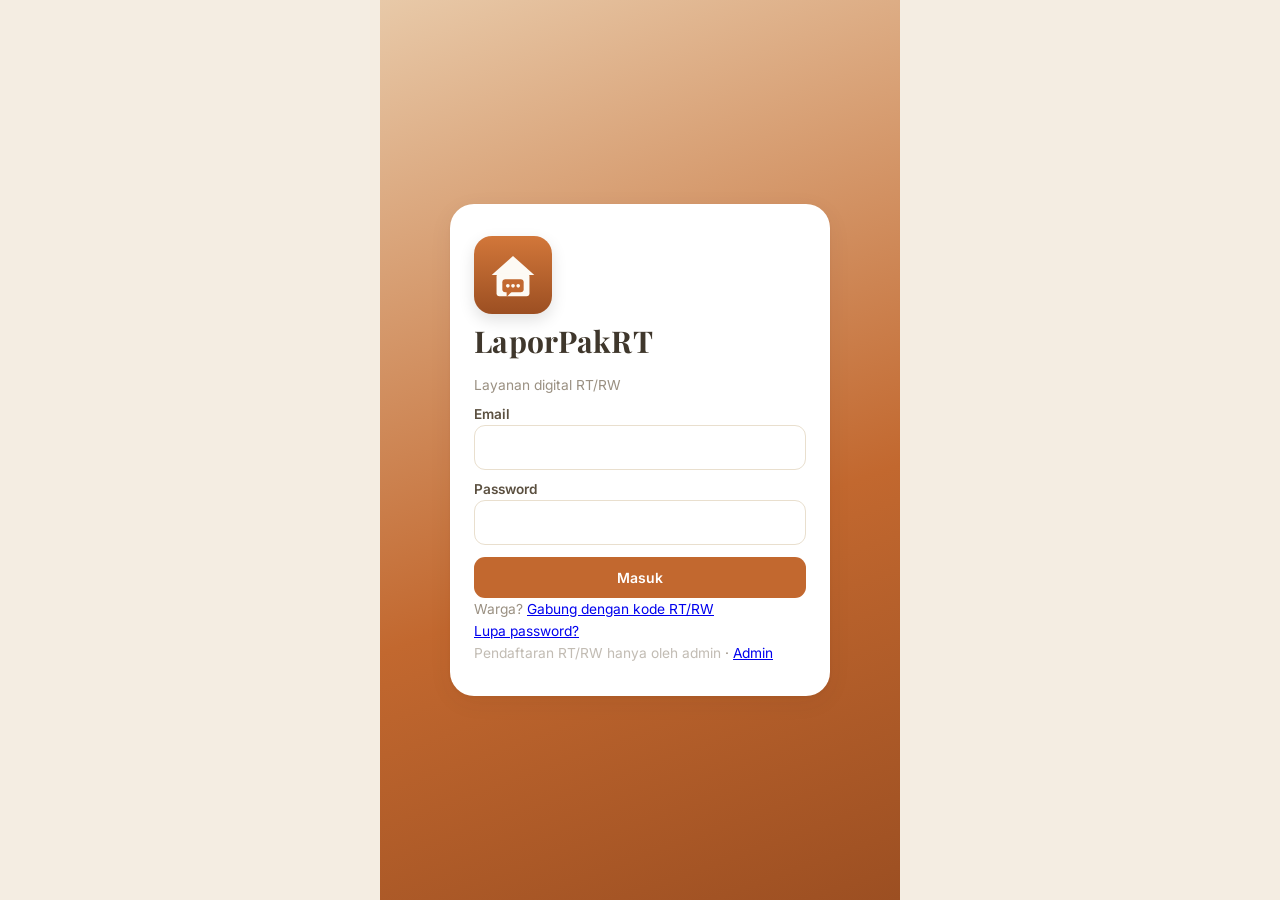
==== index.html @ 141ce30d "Pasang logo LaporPakRT (Opsi 1) sebagai icon app + logo login, sw v25" ====
<!DOCTYPE html>
<html lang="id">
<head>
  <meta charset="UTF-8" />
  <meta name="viewport" content="width=device-width, initial-scale=1.0, viewport-fit=cover" />
  <meta name="theme-color" content="#c2682f" />
  <meta name="description" content="LaporPakRT/RW - layanan digital RT/RW: lapor masalah, minta bantuan, pengumuman, data warga, jadwal ronda, polling, darurat, dan pengajuan surat." />
  <link rel="manifest" href="manifest.webmanifest" />
  <link rel="apple-touch-icon" href="icons/icon.svg" />
  <link rel="icon" type="image/svg+xml" href="icons/icon.svg" />
  <link rel="preconnect" href="https://fonts.googleapis.com" />
  <link rel="preconnect" href="https://fonts.gstatic.com" crossorigin />
  <link rel="stylesheet" href="https://fonts.googleapis.com/css2?family=Inter:wght@400;500;600;700;800&family=Playfair+Display:wght@600;700;800&display=swap" />
  <link rel="stylesheet" href="styles.css" />
  <link rel="stylesheet" href="styles.extra.css" />
  <title>LaporPakRT — Layanan RT/RW</title>
</head>
<body>
  <div id="app"><div class="loading">Memuat…</div></div>
  <div id="toast" class="toast"></div>
  <script src="js/config.js"></script>
  <script src="js/db.js"></script>
  <script src="js/app.js"></script>
  <script src="js/surat.js"></script>
  <script src="js/auth.js"></script>
  <script src="js/settings.js"></script>
  <script src="js/chat.js"></script>
  <script src="js/darurat.js"></script>
  <script src="js/brand.js"></script>
</body>
</html>
---- styles.css ----
:root{
  --green:#c2682f; --green-d:#9c4f22; --green-l:#f5e7d8;
  --lime:#e8c9a8; --lime-d:#d99a5e;
  --bg:#f4ede2; --card:#fdfaf4; --ink:#3f372c; --muted:#9a9082; --line:#e9dfce;
  --blue:#2563eb; --orange:#d97706; --red:#dc2626; --gray:#64748b;
  --radius:16px; --shadow:0 1px 3px rgba(60,40,20,.05),0 6px 24px rgba(60,40,20,.06);
}
*{box-sizing:border-box;-webkit-tap-highlight-color:transparent}
html,body{margin:0;padding:0}
body{font-family:'Inter',-apple-system,BlinkMacSystemFont,'Segoe UI',Roboto,Helvetica,Arial,sans-serif;
  background:var(--bg);color:var(--ink);font-size:15px;line-height:1.45;
  max-width:520px;margin:0 auto;min-height:100vh;position:relative}
h1,h3{margin:0 0 .4em}
h1,h3,.brand h1,.tb-title,.hero-name,.hero-saldo strong,.stat-val{font-family:'Playfair Display',Georgia,'Times New Roman',serif;letter-spacing:.01em}
.muted{color:var(--muted);font-size:.86rem;margin:.3em 0}
.loading{padding:40px;text-align:center;color:var(--muted)}

/* LOGIN */
.login{min-height:100vh;display:flex;align-items:center;justify-content:center;padding:24px;
  background:linear-gradient(160deg,var(--lime) 0%,var(--green) 60%,var(--green-d) 100%)}
.login-card{background:#fff;border-radius:24px;padding:32px 24px;width:100%;max-width:380px;box-shadow:var(--shadow)}
.brand{text-align:center;margin-bottom:22px}
.brand .logo{font-size:48px}
.brand h1{font-size:28px;color:var(--green);margin:.1em 0}
.brand p{color:var(--muted);margin:0}
.role-pick{display:grid;grid-template-columns:1fr 1fr;gap:10px;margin:8px 0 18px}
.role-opt{position:relative;border:2px solid var(--line);border-radius:12px;padding:14px 8px;text-align:center;cursor:pointer;font-size:.9rem}
.role-opt input{position:absolute;opacity:0}
.role-opt:has(input:checked){border-color:var(--green);background:var(--green-l);color:var(--green-d);font-weight:600}
.login-note{text-align:center;color:var(--muted);font-size:.78rem;margin-top:16px}

/* FORM ELEMENTS */
label{display:block;font-size:.85rem;font-weight:600;margin:10px 0 4px;color:#5b5040}
input,select,textarea{width:100%;padding:12px;border:1.5px solid var(--line);border-radius:11px;
  font-size:15px;font-family:inherit;background:#fff;color:var(--ink)}
input:focus,select:focus,textarea:focus{outline:none;border-color:var(--green)}
textarea{resize:vertical}
.check{display:flex;align-items:center;gap:8px;font-weight:500}
.check input{width:auto}
.grid-2{display:grid;grid-template-columns:1fr 1fr;gap:10px}

.btn{display:inline-flex;align-items:center;justify-content:center;gap:6px;border:none;cursor:pointer;
  padding:12px 16px;border-radius:11px;font-size:14px;font-weight:600;font-family:inherit;transition:.15s}
.btn.primary{background:var(--green);color:#fff}
.btn.primary:active{background:var(--green-d)}
.btn.block{width:100%;margin-top:8px}
.btn.ghost{background:var(--green-l);color:var(--green-d)}
.btn.mini{padding:7px 11px;font-size:12px}
.btn.danger{background:#fde8e8;color:var(--red)}
.actions{display:flex;flex-wrap:wrap;gap:6px;margin-top:10px}

/* APP CHROME */
.topbar{position:sticky;top:0;z-index:10;display:flex;align-items:center;justify-content:space-between;
  padding:16px;background:linear-gradient(120deg,var(--green-d),var(--green));color:#fff}
.tb-sub{font-size:12px;opacity:.85}
.avatar{width:40px;height:40px;border-radius:50%;border:2px solid rgba(255,255,255,.5);background:rgba(255,255,255,.18);
  color:#fff;font-weight:700;font-size:16px;cursor:pointer}
.content{padding:16px 16px 96px}
.tabbar{position:fixed;bottom:0;left:50%;transform:translateX(-50%);width:100%;max-width:520px;
  display:flex;background:#fff;border-top:1px solid var(--line);padding:6px 2px env(safe-area-inset-bottom);z-index:20}
.tab{flex:1;background:none;border:none;display:flex;flex-direction:column;align-items:center;gap:3px;
  padding:7px 2px;color:var(--muted);cursor:pointer;font-size:0}
.tab small{font-size:10px;font-weight:600}
.tab.active{color:var(--green)}

/* CARDS */
.card{background:var(--card);border-radius:var(--radius);box-shadow:var(--shadow);margin-bottom:12px;overflow:hidden}
.card-body{padding:15px}
.section-title{font-size:13px;font-weight:700;text-transform:uppercase;letter-spacing:.04em;
  color:var(--muted);margin:18px 2px 10px}
.row-between{display:flex;align-items:center;justify-content:space-between;gap:8px}
.kv{display:flex;justify-content:space-between;gap:10px;font-size:.86rem;padding:3px 0;border-bottom:1px dashed var(--line)}
.kv:last-child{border:none}.kv span{color:var(--muted)}
.empty{text-align:center;color:var(--muted);padding:28px;background:#fff;border-radius:var(--radius);border:1px dashed var(--line)}

/* CHIPS & BADGES */
.chips{display:flex;flex-wrap:wrap;gap:6px;margin:8px 0}
.chip{background:var(--green-l);color:var(--green-d);padding:4px 9px;border-radius:20px;font-size:11px;font-weight:600;text-decoration:none}
.chip.link{background:#eef2ff;color:var(--blue)}
.chip.urg-tinggi{background:#fde8e8;color:var(--red)}
.chip.urg-sedang{background:#fef3e2;color:var(--orange)}
.badge{padding:4px 10px;border-radius:20px;font-size:11px;font-weight:700;white-space:nowrap}
.badge.green{background:#dcfce7;color:#15803d}.badge.blue{background:#dbeafe;color:#1d4ed8}
.badge.orange{background:#fef3c7;color:#b45309}.badge.red{background:#fee2e2;color:#b91c1c}
.badge.gray{background:#e2e8f0;color:#475569}

/* STATS & HERO */
.stat-grid{display:grid;grid-template-columns:1fr 1fr;gap:10px;margin-bottom:4px}
.stat{background:#fff;border-radius:14px;box-shadow:var(--shadow);padding:14px;display:flex;align-items:center;gap:10px}
.stat-ic{width:42px;height:42px;border-radius:11px;display:grid;place-items:center;background:var(--green-l)}
.stat[data-tone=blue] .stat-ic{background:#dbeafe}.stat[data-tone=orange] .stat-ic{background:#fef3c7}
.stat[data-tone=red] .stat-ic{background:#fee2e2}.stat[data-tone=green] .stat-ic{background:#dcfce7}
.stat-val{font-size:22px;font-weight:800;line-height:1}
.stat-lbl{font-size:11px;color:var(--muted);margin-top:2px}
.hero-card{background:linear-gradient(135deg,var(--lime),var(--lime-d));color:#4a3a28;border-radius:var(--radius);padding:18px;margin-bottom:14px;box-shadow:0 8px 24px rgba(194,104,47,.28)}
.hero-saldo span{font-size:12px;opacity:.85;display:block}
.hero-saldo strong{font-size:28px;font-weight:800}
.hero-sub{display:flex;gap:16px;margin-top:8px;font-size:12px;opacity:.9}

/* QUICK */
.quick-grid{display:grid;grid-template-columns:1fr 1fr;gap:10px}
.quick{background:#fff;border:none;border-radius:14px;box-shadow:var(--shadow);padding:18px 10px;
  display:flex;flex-direction:column;align-items:center;gap:8px;font-size:13px;font-weight:600;color:var(--ink);cursor:pointer}

/* CALLOUT */
.callout{display:flex;gap:12px;padding:14px;border-radius:13px;margin-bottom:12px;font-size:.88rem;align-items:flex-start}
.callout>div:first-child{font-size:22px;line-height:1}
.callout.red{background:#fef2f2;border:1px solid #fecaca;color:#7f1d1d}
.callout.blue{background:#eff6ff;border:1px solid #bfdbfe;color:#1e3a8a}
.callout.green{background:#f3fbe6;border:1px solid #c5e89a;color:#3f6212}
.callout a{color:inherit;font-weight:700}

/* TRANSAKSI */
.tx-list{padding:4px 0}
.tx{display:flex;justify-content:space-between;align-items:center;padding:11px 15px;border-bottom:1px solid var(--line)}
.tx:last-child{border:none}
.tx small{font-size:11px}
.tx-amt{font-weight:700;font-size:.9rem}
.tx.masuk .tx-amt{color:#15803d}.tx.keluar .tx-amt{color:var(--red)}

/* TOAST */
.toast{position:fixed;bottom:80px;left:50%;transform:translateX(-50%) translateY(20px);
  background:#3f372c;color:#fff;padding:11px 18px;border-radius:24px;font-size:13px;font-weight:600;
  opacity:0;pointer-events:none;transition:.25s;z-index:50;max-width:90%}
.toast.show{opacity:1;transform:translateX(-50%) translateY(0)}

/* ---------- TAMBAHAN FITUR ---------- */
button.stat{border:none;text-align:left;cursor:pointer;font-family:inherit}
.quick span:last-child{font-size:12px;font-weight:600;line-height:1.2;text-align:center}

/* Profile row di menu */
.profile-row{display:flex;align-items:center;gap:12px}
.avatar.big{width:48px;height:48px;border-radius:50%;background:var(--green);color:#fff;display:grid;place-items:center;font-weight:700;font-size:20px;border:none}
.profile-row>div:nth-child(2){flex:1}

/* Kontak */
.contact-row{display:flex;align-items:center;gap:12px}
.c-ic{width:42px;height:42px;border-radius:11px;background:var(--green-l);display:grid;place-items:center;flex:0 0 auto}
.c-info{flex:1;min-width:0}
.c-info .muted{font-size:.8rem}
.pt0{padding-top:0}
.contact-row .btn{padding:9px 12px;font-size:13px}

/* Polling */
.poll{display:flex;flex-direction:column;gap:8px;margin:10px 0 6px}
.poll-opt{position:relative;overflow:hidden;display:flex;align-items:center;justify-content:space-between;gap:8px;
  border:1.5px solid var(--line);background:#fff;border-radius:11px;padding:12px 14px;cursor:pointer;font-family:inherit;font-size:14px;width:100%;text-align:left}
.poll-opt:disabled{cursor:default}
.poll-opt:not(:disabled):active{border-color:var(--green)}
.poll-bar{position:absolute;inset:0;width:var(--pct,0);background:var(--green-l);transition:width .4s ease;z-index:0}
.poll-txt{position:relative;z-index:1;font-weight:600;color:var(--ink)}
.poll-pct{position:relative;z-index:1;font-weight:700;color:var(--green-d);font-size:13px}

/* ---------- DASHBOARD GREETING ---------- */
.hero-greet{display:flex;align-items:flex-start;justify-content:space-between;gap:10px}
.hero-hi{font-size:13px;opacity:.78;display:block}
.hero-name{font-size:22px;font-weight:800;display:block;margin:2px 0;line-height:1.15}
.hero-loc{font-size:12px;opacity:.85;margin-top:4px}
.hero-role{background:rgba(0,0,0,.12);padding:5px 11px;border-radius:20px;font-size:12px;font-weight:700;white-space:nowrap;flex:0 0 auto;color:#4a3a28}

/* ---------- LINE ICONS (simple modern) ---------- */
.ic{width:24px;height:24px;display:inline-block;vertical-align:middle;stroke:currentColor;fill:none;stroke-width:2;stroke-linecap:round;stroke-linejoin:round;flex:0 0 auto}
.tb-title{display:flex;align-items:center;gap:7px;font-size:18px;font-weight:700}
.tb-title .ic{width:20px;height:20px}
.tab span{display:flex;align-items:center;justify-content:center;opacity:.75}
.tab .ic{width:23px;height:23px}
.tab.active span{opacity:1}
.q-ic{color:var(--green);display:flex;align-items:center;justify-content:center;margin-bottom:2px}
.q-ic .ic{width:26px;height:26px}
.stat-ic{color:var(--green-d)}
.stat-ic .ic{width:22px;height:22px}
.stat[data-tone=blue] .stat-ic{color:#1d4ed8}
.stat[data-tone=orange] .stat-ic{color:#b45309}
.stat[data-tone=red] .stat-ic{color:#b91c1c}
.stat[data-tone=green] .stat-ic{color:#15803d}
.c-ic{color:var(--green-d)}
.c-ic .ic{width:22px;height:22px}
.inline-ic{display:inline-flex;vertical-align:-4px;color:var(--green-d)}
.inline-ic .ic{width:18px;height:18px}
.callout .inline-ic .ic{width:22px;height:22px}
---- styles.extra.css ----
/* ============================================================
   SiWarga - Gaya tambahan (dimuat SETELAH styles.css)
   Dark mode, skeleton, toolbar cari/filter, modal, statistik.
   ============================================================ */

/* ---------- DARK MODE ---------- */
:root[data-theme=dark]{
  --bg:#0b1220;
  --card:#131c2e;
  --ink:#e7ecf3;
  --muted:#93a1b5;
  --line:#243149;
  --green-l:#16233a;
  --shadow:0 1px 3px rgba(0,0,0,.45),0 8px 28px rgba(0,0,0,.4);
}
:root[data-theme=dark] body{background:var(--bg);color:var(--ink)}
:root[data-theme=dark] .card,
:root[data-theme=dark] .stat,
:root[data-theme=dark] .quick,
:root[data-theme=dark] .login-card,
:root[data-theme=dark] .skel-card,
:root[data-theme=dark] .empty,
:root[data-theme=dark] .search-wrap,
:root[data-theme=dark] .fchip,
:root[data-theme=dark] .poll-opt,
:root[data-theme=dark] .modal{background:var(--card);color:var(--ink)}
:root[data-theme=dark] .tabbar{background:var(--card);border-top-color:var(--line)}
:root[data-theme=dark] input,
:root[data-theme=dark] select,
:root[data-theme=dark] textarea{background:#0f1830;color:var(--ink);border-color:var(--line)}
:root[data-theme=dark] .muted,
:root[data-theme=dark] .tb-sub{color:var(--muted)}
:root[data-theme=dark] .chip{background:#0f1830;color:var(--muted)}

/* ---------- TOPBAR ACTIONS / TOGGLE TEMA ---------- */
.topbar-actions{display:flex;align-items:center;gap:8px}
.icon-btn{width:40px;height:40px;border-radius:50%;border:2px solid rgba(255,255,255,.35);background:rgba(255,255,255,.16);color:#fff;display:grid;place-items:center;cursor:pointer;padding:0}
.icon-btn .ic{width:20px;height:20px}

/* ---------- EMPTY STATE (hidup) ---------- */
.empty-ic{display:inline-flex;color:var(--muted);opacity:.7;margin-bottom:8px}
.empty-ic .ic{width:38px;height:38px;stroke-width:1.6}
.empty p{margin:0}

/* ---------- SKELETON ---------- */
.skel-wrap{display:flex;flex-direction:column;gap:12px}
.skel-card{background:#fff;border-radius:var(--radius,16px);box-shadow:var(--shadow);padding:16px;display:flex;flex-direction:column;gap:10px}
.skel-line{height:12px;border-radius:6px;background:linear-gradient(90deg,#e9eef3 25%,#f5f8fb 37%,#e9eef3 63%);background-size:400% 100%;animation:skel 1.4s ease infinite}
:root[data-theme=dark] .skel-line{background:linear-gradient(90deg,#1b2740 25%,#26344f 37%,#1b2740 63%);background-size:400% 100%}
.skel-line.w95{width:95%}.skel-line.w70{width:70%}.skel-line.w45{width:45%}
@keyframes skel{0%{background-position:100% 0}100%{background-position:-100% 0}}

/* ---------- TOOLBAR: PENCARIAN + FILTER ---------- */
.toolbar{display:flex;flex-direction:column;gap:10px;margin-bottom:12px}
.search-wrap{display:flex;align-items:center;gap:8px;background:#fff;border:1.5px solid var(--line);border-radius:12px;padding:0 12px}
.search-wrap .ic{width:18px;height:18px;color:var(--muted);flex:0 0 auto}
.search-input{flex:1;border:none;background:transparent;padding:11px 0;font-size:14px;font-family:inherit;color:inherit}
.search-input:focus{outline:none}
.filter-chips{display:flex;flex-wrap:wrap;gap:7px}
.fchip{border:1.5px solid var(--line);background:#fff;color:var(--muted);padding:6px 13px;border-radius:20px;font-size:12px;font-weight:600;cursor:pointer;font-family:inherit}
.fchip.active{background:var(--green);border-color:var(--green);color:#fff}

/* ---------- MODAL KONFIRMASI ---------- */
.modal-overlay{position:fixed;inset:0;background:rgba(8,15,30,.5);display:flex;align-items:center;justify-content:center;padding:24px;z-index:200;opacity:0;transition:opacity .2s}
.modal-overlay.show{opacity:1}
.modal{background:#fff;color:var(--ink);border-radius:18px;max-width:340px;width:100%;padding:22px;box-shadow:var(--shadow);transform:translateY(12px) scale(.97);transition:transform .2s}
.modal-overlay.show .modal{transform:none}
.modal-body{font-size:15px;line-height:1.5;margin-bottom:18px}
.modal-actions{display:flex;gap:10px;justify-content:flex-end}
.btn.danger{background:#dc2626;color:#fff;border-color:#dc2626}

/* ---------- STATISTIK (bar charts) ---------- */
.bar-row{display:flex;align-items:center;gap:10px;margin:9px 0;font-size:13px}
.bar-lbl{flex:0 0 40%;color:var(--muted);overflow:hidden;text-overflow:ellipsis;white-space:nowrap}
.bar-track{flex:1;height:10px;background:var(--green-l);border-radius:6px;overflow:hidden}
.bar-fill{height:100%;background:var(--green);border-radius:6px;transition:width .6s ease}
.bar-fill.tone-red{background:#dc2626}
.bar-fill.tone-orange{background:#d97706}
.bar-fill.tone-green{background:#16a34a}
.bar-val{flex:0 0 auto;font-weight:700;min-width:22px;text-align:right}
.card-body h3{font-size:15px;margin:0 0 12px}

/* ---------- MENU PROFIL ---------- */
.profile-row{display:flex;align-items:center;gap:12px}
.profile-row > div:nth-child(2){flex:1}
.profile-row .muted{font-size:12px}
.avatar.big{width:48px;height:48px;font-size:20px;flex:0 0 auto}
.pt0{padding-top:0}

/* ---------- UTIL ---------- */
.hidden{display:none !important}
.btn.block{width:100%}
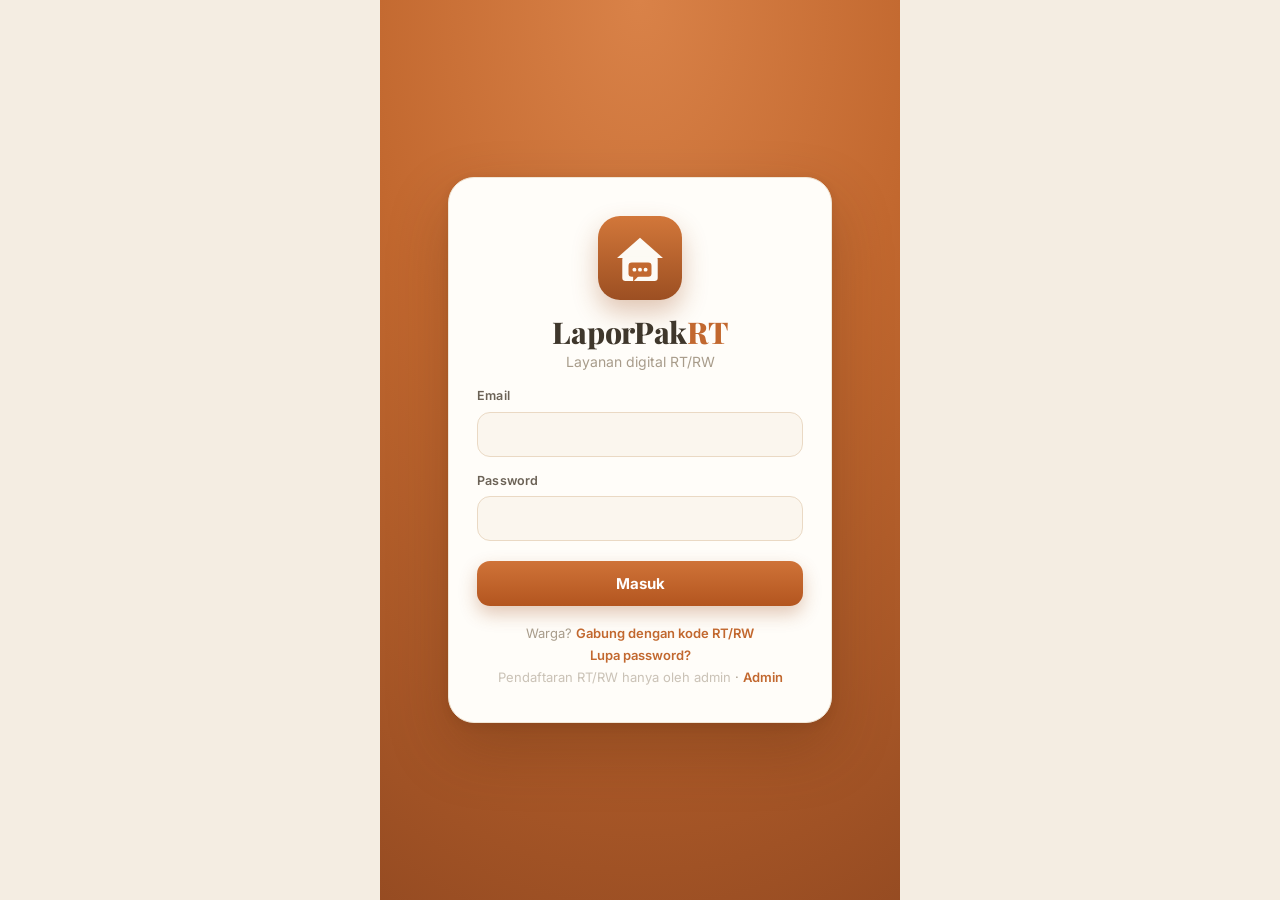
==== commit 2deb5b64: "Web Push scaffolding: push_sub + RLS, frontend subscribe (push.js), Edge Function kirim-push; wire +" ====
--- a/index.html
+++ b/index.html
@@ -27,5 +27,6 @@
   <script src="js/chat.js"></script>
   <script src="js/darurat.js"></script>
   <script src="js/brand.js"></script>
+  <script src="js/push.js"></script>
 </body>
 </html>
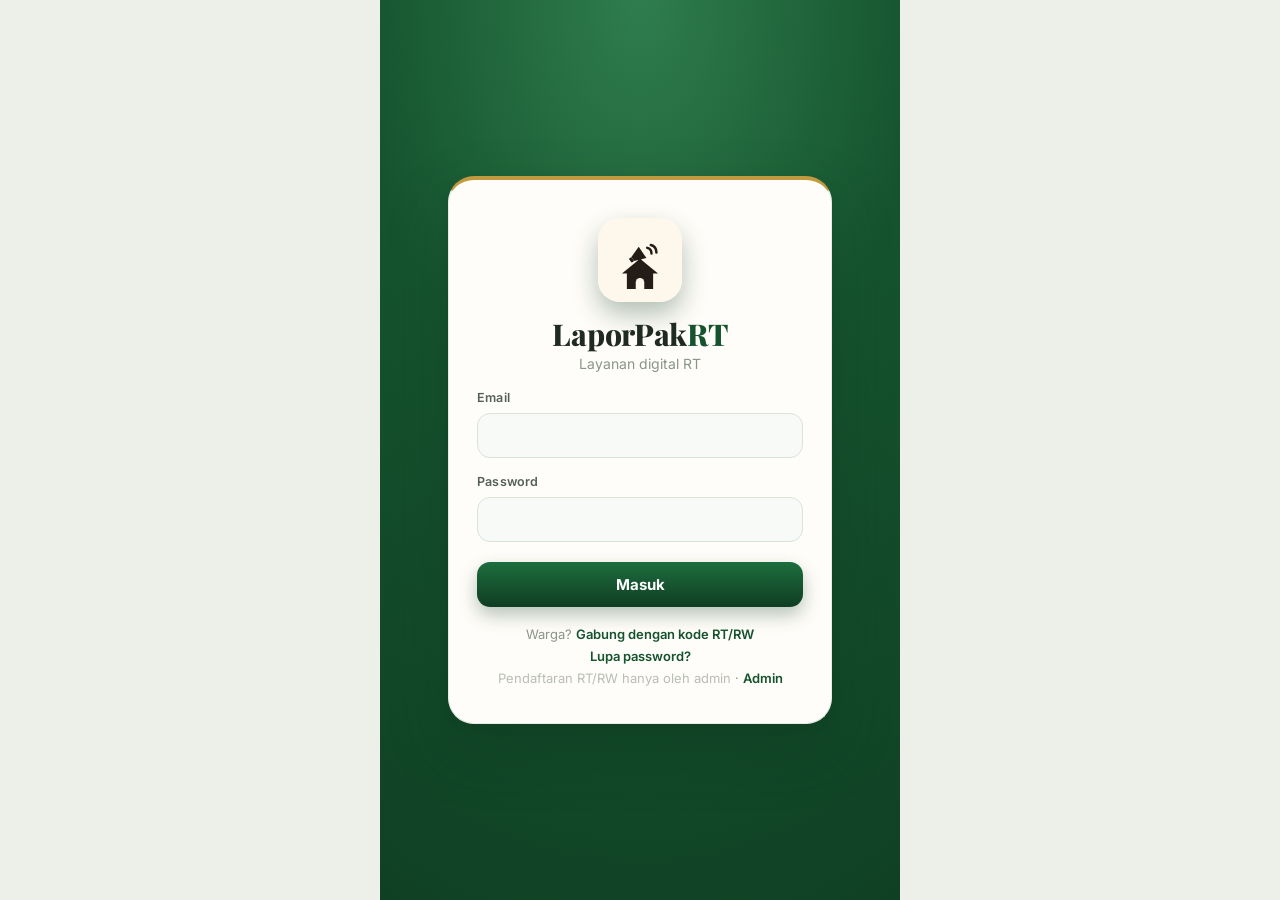
==== commit 793a7d3e: "Redesign: tema Formal/Resmi hijau-emas (Desain 4) + menu-list layanan, sw v31" ====
--- a/index.html
+++ b/index.html
@@ -3,7 +3,7 @@
 <head>
   <meta charset="UTF-8" />
   <meta name="viewport" content="width=device-width, initial-scale=1.0, viewport-fit=cover" />
-  <meta name="theme-color" content="#c2682f" />
+  <meta name="theme-color" content="#15532e" />
   <meta name="description" content="LaporPakRT/RW - layanan digital RT/RW: lapor masalah, minta bantuan, pengumuman, data warga, jadwal ronda, polling, darurat, dan pengajuan surat." />
   <link rel="manifest" href="manifest.webmanifest" />
   <link rel="apple-touch-icon" href="icons/icon.svg" />
--- a/styles.css
+++ b/styles.css
@@ -1,9 +1,10 @@
 :root{
-  --green:#c2682f; --green-d:#9c4f22; --green-l:#f5e7d8;
-  --lime:#e8c9a8; --lime-d:#d99a5e;
-  --bg:#f4ede2; --card:#fdfaf4; --ink:#3f372c; --muted:#9a9082; --line:#e9dfce;
+  --green:#15532e; --green-d:#0f3d22; --green-l:#e6efe8;
+  --lime:#2f7d4e; --lime-d:#1c5e38;
+  --gold:#c19a3e; --gold-d:#a9863a;
+  --bg:#edefe9; --card:#ffffff; --ink:#1f2a22; --muted:#7b857d; --line:#e3e7df;
   --blue:#2563eb; --orange:#d97706; --red:#dc2626; --gray:#64748b;
-  --radius:16px; --shadow:0 1px 3px rgba(60,40,20,.05),0 6px 24px rgba(60,40,20,.06);
+  --radius:14px; --shadow:0 1px 3px rgba(20,40,25,.05),0 6px 22px rgba(20,40,25,.07);
 }
 *{box-sizing:border-box;-webkit-tap-highlight-color:transparent}
 html,body{margin:0;padding:0}
@@ -30,10 +31,10 @@
 .login-note{text-align:center;color:var(--muted);font-size:.78rem;margin-top:16px}
 
 /* FORM ELEMENTS */
-label{display:block;font-size:.85rem;font-weight:600;margin:10px 0 4px;color:#5b5040}
+label{display:block;font-size:.85rem;font-weight:600;margin:10px 0 4px;color:#4b5650}
 input,select,textarea{width:100%;padding:12px;border:1.5px solid var(--line);border-radius:11px;
   font-size:15px;font-family:inherit;background:#fff;color:var(--ink)}
-input:focus,select:focus,textarea:focus{outline:none;border-color:var(--green)}
+input:focus,select:focus,textarea:focus{outline:none;border-color:var(--green);box-shadow:0 0 0 3px rgba(21,83,46,.14)}
 textarea{resize:vertical}
 .check{display:flex;align-items:center;gap:8px;font-weight:500}
 .check input{width:auto}
@@ -51,7 +52,7 @@
 
 /* APP CHROME */
 .topbar{position:sticky;top:0;z-index:10;display:flex;align-items:center;justify-content:space-between;
-  padding:16px;background:linear-gradient(120deg,var(--green-d),var(--green));color:#fff}
+  padding:16px;background:linear-gradient(120deg,var(--green-d),var(--green));color:#fff;border-bottom:3px solid var(--gold)}
 .tb-sub{font-size:12px;opacity:.85}
 .avatar{width:40px;height:40px;border-radius:50%;border:2px solid rgba(255,255,255,.5);background:rgba(255,255,255,.18);
   color:#fff;font-weight:700;font-size:16px;cursor:pointer}
@@ -64,9 +65,9 @@
 .tab.active{color:var(--green)}
 
 /* CARDS */
-.card{background:var(--card);border-radius:var(--radius);box-shadow:var(--shadow);margin-bottom:12px;overflow:hidden}
+.card{background:var(--card);border:1px solid var(--line);border-radius:var(--radius);box-shadow:var(--shadow);margin-bottom:12px;overflow:hidden}
 .card-body{padding:15px}
-.section-title{font-size:13px;font-weight:700;text-transform:uppercase;letter-spacing:.04em;
+.section-title{font-size:13px;font-weight:700;text-transform:uppercase;letter-spacing:.06em;
   color:var(--muted);margin:18px 2px 10px}
 .row-between{display:flex;align-items:center;justify-content:space-between;gap:8px}
 .kv{display:flex;justify-content:space-between;gap:10px;font-size:.86rem;padding:3px 0;border-bottom:1px dashed var(--line)}
@@ -86,28 +87,30 @@
 
 /* STATS & HERO */
 .stat-grid{display:grid;grid-template-columns:1fr 1fr;gap:10px;margin-bottom:4px}
-.stat{background:#fff;border-radius:14px;box-shadow:var(--shadow);padding:14px;display:flex;align-items:center;gap:10px}
+.stat{background:#fff;border:1px solid var(--line);border-radius:14px;box-shadow:var(--shadow);padding:14px;display:flex;align-items:center;gap:10px}
 .stat-ic{width:42px;height:42px;border-radius:11px;display:grid;place-items:center;background:var(--green-l)}
 .stat[data-tone=blue] .stat-ic{background:#dbeafe}.stat[data-tone=orange] .stat-ic{background:#fef3c7}
 .stat[data-tone=red] .stat-ic{background:#fee2e2}.stat[data-tone=green] .stat-ic{background:#dcfce7}
 .stat-val{font-size:22px;font-weight:800;line-height:1}
 .stat-lbl{font-size:11px;color:var(--muted);margin-top:2px}
-.hero-card{background:linear-gradient(135deg,var(--lime),var(--lime-d));color:#4a3a28;border-radius:var(--radius);padding:18px;margin-bottom:14px;box-shadow:0 8px 24px rgba(194,104,47,.28)}
+.hero-card{background:linear-gradient(135deg,var(--lime),var(--green-d));color:#fff;border-radius:var(--radius);padding:18px;margin-bottom:14px;box-shadow:0 8px 24px rgba(15,61,34,.28);border-left:4px solid var(--gold)}
 .hero-saldo span{font-size:12px;opacity:.85;display:block}
 .hero-saldo strong{font-size:28px;font-weight:800}
 .hero-sub{display:flex;gap:16px;margin-top:8px;font-size:12px;opacity:.9}
 
-/* QUICK */
-.quick-grid{display:grid;grid-template-columns:1fr 1fr;gap:10px}
-.quick{background:#fff;border:none;border-radius:14px;box-shadow:var(--shadow);padding:18px 10px;
-  display:flex;flex-direction:column;align-items:center;gap:8px;font-size:13px;font-weight:600;color:var(--ink);cursor:pointer}
+/* QUICK -> MENU LIST (Formal/Resmi) */
+.quick-grid{display:grid;grid-template-columns:1fr;gap:0;background:var(--card);border:1px solid var(--line);border-radius:var(--radius);box-shadow:var(--shadow);overflow:hidden}
+.quick{background:transparent;border:none;border-bottom:1px solid var(--line);border-radius:0;box-shadow:none;padding:14px 16px;
+  display:flex;flex-direction:row;align-items:center;justify-content:flex-start;gap:14px;font-size:15px;font-weight:600;color:var(--ink);cursor:pointer;position:relative}
+.quick:last-child{border-bottom:none}
+.quick::after{content:'\203A';margin-left:auto;color:var(--muted);font-size:22px;line-height:1;font-weight:400}
 
 /* CALLOUT */
 .callout{display:flex;gap:12px;padding:14px;border-radius:13px;margin-bottom:12px;font-size:.88rem;align-items:flex-start}
 .callout>div:first-child{font-size:22px;line-height:1}
 .callout.red{background:#fef2f2;border:1px solid #fecaca;color:#7f1d1d}
 .callout.blue{background:#eff6ff;border:1px solid #bfdbfe;color:#1e3a8a}
-.callout.green{background:#f3fbe6;border:1px solid #c5e89a;color:#3f6212}
+.callout.green{background:#eef6ee;border:1px solid #bcdcc4;color:#14532d}
 .callout a{color:inherit;font-weight:700}
 
 /* TRANSAKSI */
@@ -120,13 +123,13 @@
 
 /* TOAST */
 .toast{position:fixed;bottom:80px;left:50%;transform:translateX(-50%) translateY(20px);
-  background:#3f372c;color:#fff;padding:11px 18px;border-radius:24px;font-size:13px;font-weight:600;
+  background:#1f2a22;color:#fff;padding:11px 18px;border-radius:24px;font-size:13px;font-weight:600;
   opacity:0;pointer-events:none;transition:.25s;z-index:50;max-width:90%}
 .toast.show{opacity:1;transform:translateX(-50%) translateY(0)}
 
 /* ---------- TAMBAHAN FITUR ---------- */
 button.stat{border:none;text-align:left;cursor:pointer;font-family:inherit}
-.quick span:last-child{font-size:12px;font-weight:600;line-height:1.2;text-align:center}
+.quick span:last-child{font-size:15px;font-weight:600;line-height:1.2;text-align:left}
 
 /* Profile row di menu */
 .profile-row{display:flex;align-items:center;gap:12px}
@@ -156,7 +159,7 @@
 .hero-hi{font-size:13px;opacity:.78;display:block}
 .hero-name{font-size:22px;font-weight:800;display:block;margin:2px 0;line-height:1.15}
 .hero-loc{font-size:12px;opacity:.85;margin-top:4px}
-.hero-role{background:rgba(0,0,0,.12);padding:5px 11px;border-radius:20px;font-size:12px;font-weight:700;white-space:nowrap;flex:0 0 auto;color:#4a3a28}
+.hero-role{background:rgba(255,255,255,.18);padding:5px 11px;border-radius:20px;font-size:12px;font-weight:700;white-space:nowrap;flex:0 0 auto;color:#fff}
 
 /* ---------- LINE ICONS (simple modern) ---------- */
 .ic{width:24px;height:24px;display:inline-block;vertical-align:middle;stroke:currentColor;fill:none;stroke-width:2;stroke-linecap:round;stroke-linejoin:round;flex:0 0 auto}
@@ -165,8 +168,8 @@
 .tab span{display:flex;align-items:center;justify-content:center;opacity:.75}
 .tab .ic{width:23px;height:23px}
 .tab.active span{opacity:1}
-.q-ic{color:var(--green);display:flex;align-items:center;justify-content:center;margin-bottom:2px}
-.q-ic .ic{width:26px;height:26px}
+.q-ic{color:var(--green);display:grid;place-items:center;width:42px;height:42px;border-radius:11px;background:var(--green-l);margin-bottom:0;flex:0 0 auto}
+.q-ic .ic{width:24px;height:24px}
 .stat-ic{color:var(--green-d)}
 .stat-ic .ic{width:22px;height:22px}
 .stat[data-tone=blue] .stat-ic{color:#1d4ed8}
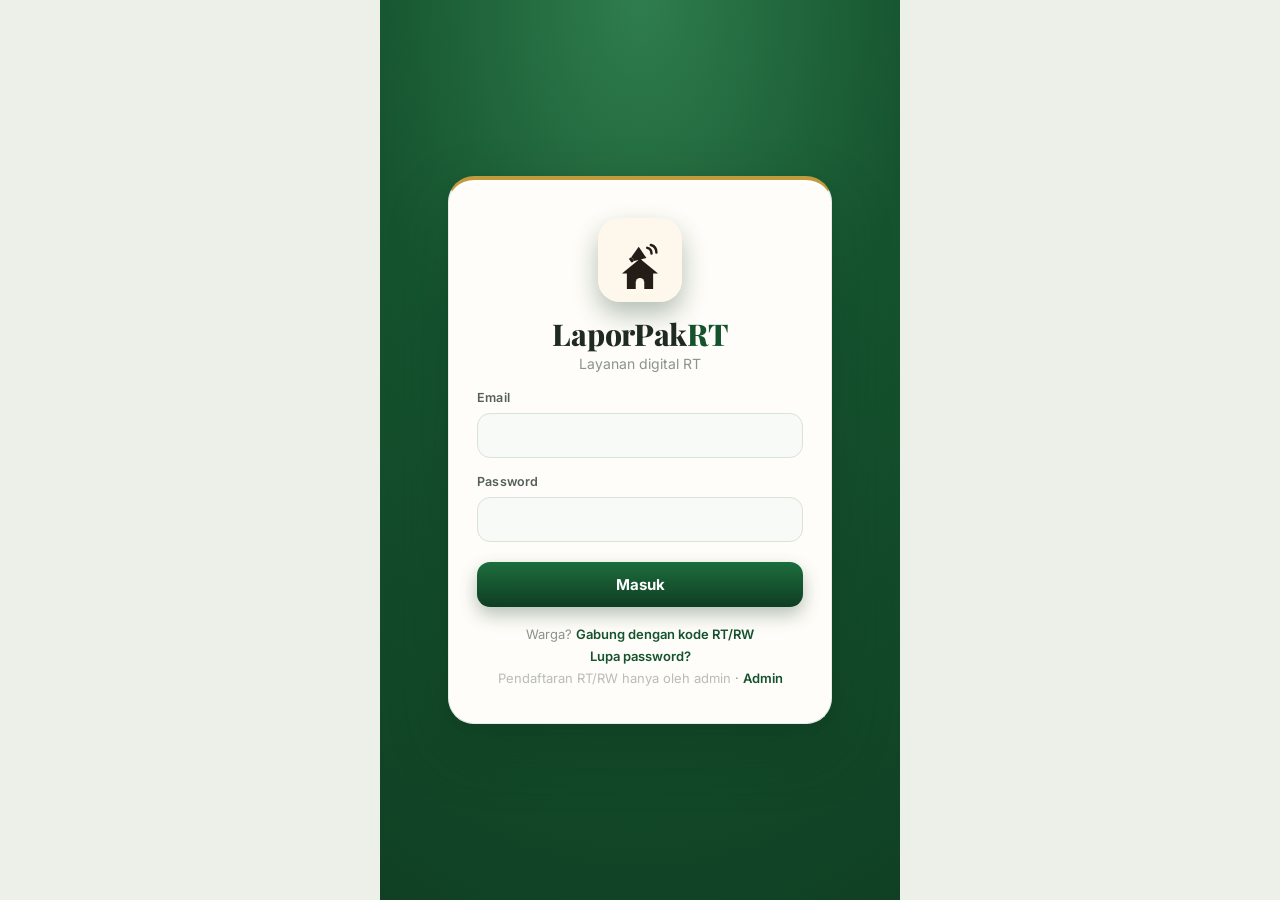
==== commit 31e618bd: "Notif: tambah pola getar (vibrate) + dukungan getar khusus darurat, sw v34" ====
--- a/index.html
+++ b/index.html
@@ -11,22 +11,23 @@
   <link rel="preconnect" href="https://fonts.googleapis.com" />
   <link rel="preconnect" href="https://fonts.gstatic.com" crossorigin />
   <link rel="stylesheet" href="https://fonts.googleapis.com/css2?family=Inter:wght@400;500;600;700;800&family=Playfair+Display:wght@600;700;800&display=swap" />
-  <link rel="stylesheet" href="styles.css" />
-  <link rel="stylesheet" href="styles.extra.css" />
+  <link rel="stylesheet" href="styles.css?v=34" />
+  <link rel="stylesheet" href="styles.extra.css?v=34" />
   <title>LaporPakRT — Layanan RT/RW</title>
 </head>
 <body>
   <div id="app"><div class="loading">Memuat…</div></div>
   <div id="toast" class="toast"></div>
-  <script src="js/config.js"></script>
-  <script src="js/db.js"></script>
-  <script src="js/app.js"></script>
-  <script src="js/surat.js"></script>
-  <script src="js/auth.js"></script>
-  <script src="js/settings.js"></script>
-  <script src="js/chat.js"></script>
-  <script src="js/darurat.js"></script>
-  <script src="js/brand.js"></script>
-  <script src="js/push.js"></script>
+  <script src="js/config.js?v=34"></script>
+  <script src="js/instance.js?v=34"></script>
+  <script src="js/db.js?v=34"></script>
+  <script src="js/app.js?v=34"></script>
+  <script src="js/surat.js?v=34"></script>
+  <script src="js/auth.js?v=34"></script>
+  <script src="js/settings.js?v=34"></script>
+  <script src="js/chat.js?v=34"></script>
+  <script src="js/darurat.js?v=34"></script>
+  <script src="js/brand.js?v=34"></script>
+  <script src="js/push.js?v=34"></script>
 </body>
 </html>
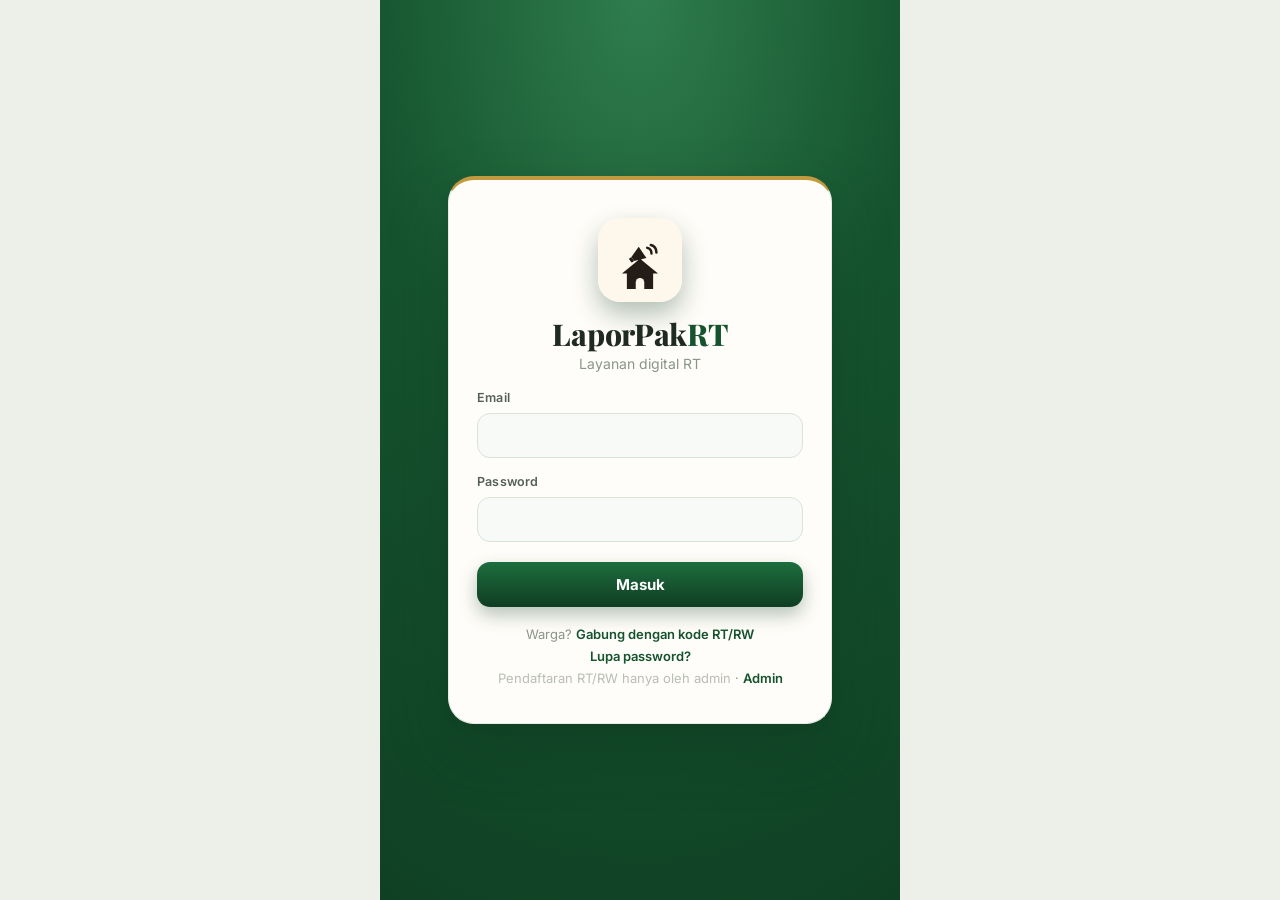
==== commit 03fbebaf: "Getar: foreground vibrate via SW message + tombol Tes Getar di Pengaturan (js/vibrate.js), sw v35" ====
--- a/index.html
+++ b/index.html
@@ -11,23 +11,24 @@
   <link rel="preconnect" href="https://fonts.googleapis.com" />
   <link rel="preconnect" href="https://fonts.gstatic.com" crossorigin />
   <link rel="stylesheet" href="https://fonts.googleapis.com/css2?family=Inter:wght@400;500;600;700;800&family=Playfair+Display:wght@600;700;800&display=swap" />
-  <link rel="stylesheet" href="styles.css?v=34" />
-  <link rel="stylesheet" href="styles.extra.css?v=34" />
+  <link rel="stylesheet" href="styles.css?v=35" />
+  <link rel="stylesheet" href="styles.extra.css?v=35" />
   <title>LaporPakRT — Layanan RT/RW</title>
 </head>
 <body>
   <div id="app"><div class="loading">Memuat…</div></div>
   <div id="toast" class="toast"></div>
-  <script src="js/config.js?v=34"></script>
-  <script src="js/instance.js?v=34"></script>
-  <script src="js/db.js?v=34"></script>
-  <script src="js/app.js?v=34"></script>
-  <script src="js/surat.js?v=34"></script>
-  <script src="js/auth.js?v=34"></script>
-  <script src="js/settings.js?v=34"></script>
-  <script src="js/chat.js?v=34"></script>
-  <script src="js/darurat.js?v=34"></script>
-  <script src="js/brand.js?v=34"></script>
-  <script src="js/push.js?v=34"></script>
+  <script src="js/config.js?v=35"></script>
+  <script src="js/instance.js?v=35"></script>
+  <script src="js/db.js?v=35"></script>
+  <script src="js/app.js?v=35"></script>
+  <script src="js/surat.js?v=35"></script>
+  <script src="js/auth.js?v=35"></script>
+  <script src="js/settings.js?v=35"></script>
+  <script src="js/chat.js?v=35"></script>
+  <script src="js/darurat.js?v=35"></script>
+  <script src="js/brand.js?v=35"></script>
+  <script src="js/push.js?v=35"></script>
+  <script src="js/vibrate.js?v=35"></script>
 </body>
 </html>
